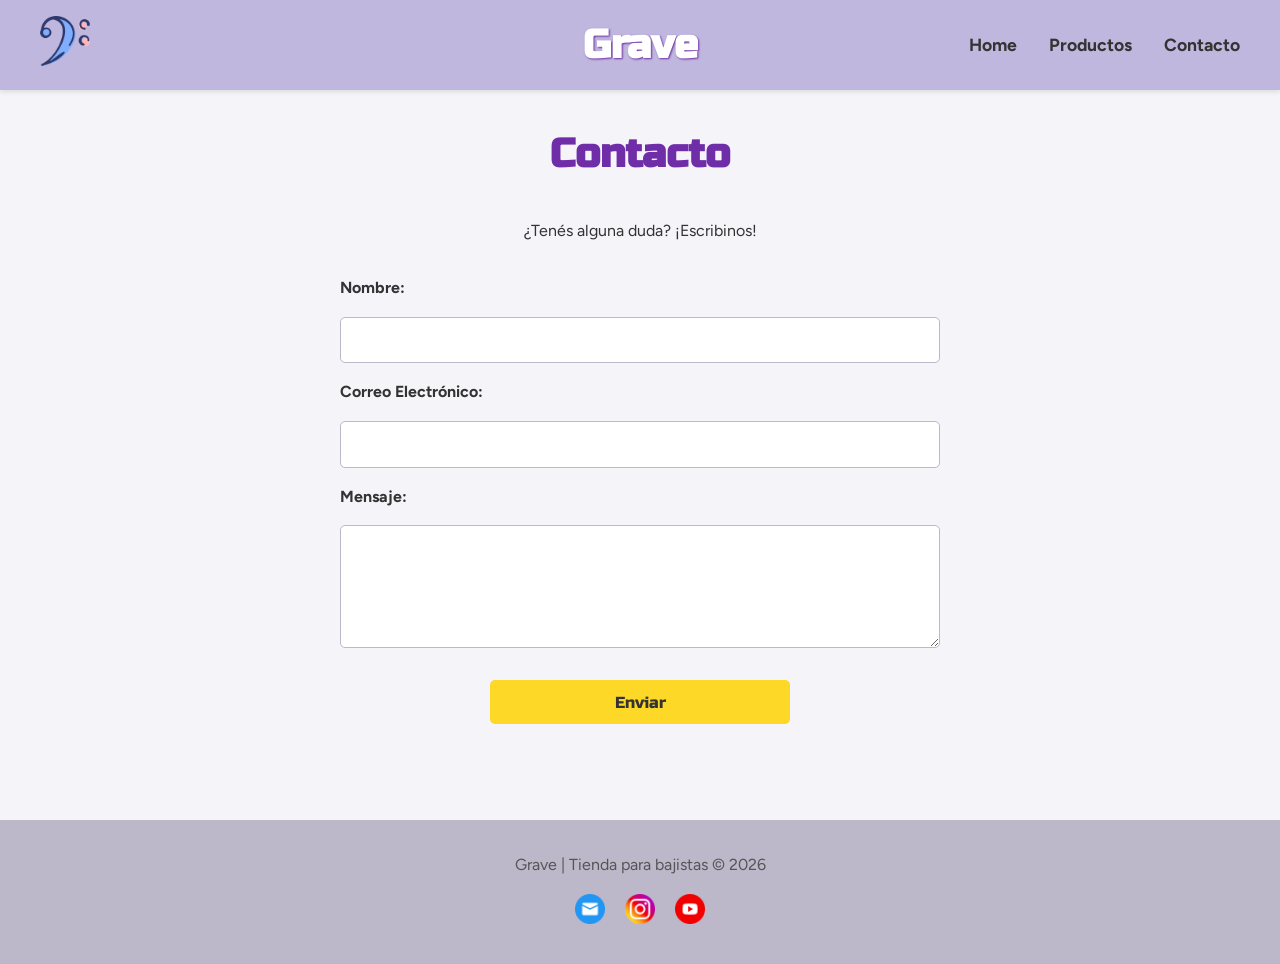
==== pages/contacto.html @ e1ab04bb "Primer commit: preentrega del proyecto" ====
<!DOCTYPE html>
<html lang="es">
<head>
    <meta charset="UTF-8">
    <meta name="viewport" content="width=device-width, initial-scale=1.0">
    <title>Contacto - Grave | Tienda para bajistas</title>
    <link rel="stylesheet" href="../css/styles.css">
    <link rel="preconnect" href="https://fonts.googleapis.com">
    <link rel="preconnect" href="https://fonts.gstatic.com" crossorigin>
    <link href="https://fonts.googleapis.com/css2?family=Figtree:wght@400;700&family=Russo+One&display=swap" rel="stylesheet">
</head>
<body>
    <header class="header">
        <div class="header-container">
            <a href="../index.html" class="header-logo">
                <img src="../img/logo_tienda.png" alt="Logo de Grave Tienda">
            </a>
            <h1 class="header-title">Grave</h1>
            <nav class="nav">
                <input type="checkbox" id="nav-toggle" class="nav-toggle-checkbox">
                <label for="nav-toggle" class="nav-toggle-label" aria-label="Abrir menú">☰</label>
                <ul class="nav-menu">
                    <li><a href="../index.html">Home</a></li>
                    <li><a href="../index.html#productos">Productos</a></li>
                    <li><a href="contacto.html">Contacto</a></li>
                </ul>
            </nav>
        </div>
    </header>

    <main class="contact-main">
        <section class="contact-section">
            <h2>Contacto</h2>
            <p>¿Tenés alguna duda? ¡Escribinos!</p>
            <form action="https://formspree.io/f/xlgzodzw" method="POST" class="contact-form">
                <label for="name">Nombre:</label>
                <input type="text" id="name" name="name" required>

                <label for="email">Correo Electrónico:</label>
                <input type="email" id="email" name="email" required>

                <label for="message">Mensaje:</label>
                <textarea id="message" name="message" rows="5" required></textarea>

                <button type="submit">Enviar</button>
            </form>
        </section>
    </main>

    <footer class="footer">
        <p>Grave | Tienda para bajistas &copy; 2026</p>
        <div class="social-icons">
            <a href="mailto:contacto@grave.com"><img src="../img/icon-mail.png" alt="Icono de mail"></a>
            <a href="https://instagram.com" target="_blank"><img src="../img/icon-ig.png" alt="Icono de Instagram"></a>
            <a href="https://youtube.com" target="_blank"><img src="../img/icon-youtube.png" alt="Icono de YouTube"></a>
        </div>
    </footer>
</body>
</html>
---- css/styles.css ----
/* -------------------------------------------------------------------------- */
/*                                 GENERAL                                    */
/* -------------------------------------------------------------------------- */
:root {
    --primary-color: #BFB7DE; /* lavanda */
    --secondary-color: #FDD827; /* amarillo */
    --accent-color: #6F2DA8; /* violeta */
    --text-color: #333;
    --light-gray: #BCB8C9;
    --background-color: #F4F4F9;
    --title-font: 'Russo One', sans-serif;
    --body-font: 'Figtree', sans-serif;
}

* {
    margin: 0;
    padding: 0;
    box-sizing: border-box;
}

body {
    font-family: var(--body-font);
    color: var(--text-color);
    background-color: var(--background-color);
    line-height: 1.6;
}

h1, h2, h3 {
    font-family: var(--title-font);
    color: var(--accent-color);
}

h2 {
    text-align: center;
    margin-bottom: 2rem;
    font-size: 2.5rem;
}

a {
    color: var(--accent-color);
    text-decoration: none;
}

button {
    font-family: var(--title-font);
    background-color: var(--secondary-color);
    color: var(--text-color);
    border: none;
    padding: 0.8rem 1.5rem;
    cursor: pointer;
    font-size: 1rem;
    transition: background-color 0.3s ease;
    border-radius: 5px;
}

button:hover {
    background-color: #eabf00;
}

/* --- Utility Classes --- */
.text-secondary {
    color: var(--secondary-color) !important;
    -webkit-text-stroke: 1px #581d87;
    text-shadow: 2px 2px 4px rgba(0,0,0,0.5);
}

/* -------------------------------------------------------------------------- */
/*                                    HEADER                                  */
/* -------------------------------------------------------------------------- */
.header {
    background-color: var(--primary-color);
    padding: 1rem 2rem;
    box-shadow: 0 2px 5px rgba(0,0,0,0.1);
}

.header-container {
    display: flex;
    justify-content: space-between;
    align-items: center;
    max-width: 1200px;
    margin: 0 auto;
    position: relative;
}

.header-logo img {
    height: 50px;
}

.header-title {
    font-size: 2.5rem;
    color:  #fff;
    text-shadow: 1px 1px 2px var(--accent-color);
    position: absolute; /* <-- Agrega esta línea */
    left: 50%;          /* <-- Agrega esta línea */
    transform: translateX(-50%); /* <-- Agrega esta línea */
}

.nav-menu {
    list-style: none;
    display: flex;
    gap: 2rem;
}

.nav-menu a {
    color: var(--text-color);
    font-weight: 700;
    font-size: 1.1rem;
    transition: color 0.3s ease;
}

.nav-menu a:hover {
    color: #fff;
}

.nav-toggle-label,
.nav-toggle-checkbox {
    display: none;
}

/* -------------------------------------------------------------------------- */
/*                                    HOME                                    */
/* -------------------------------------------------------------------------- */
.home-intro {
    text-align: center;
    padding: 4rem 2rem;
    max-width: 800px;
    margin: 0 auto;
}

.titulo-home {
    font-size: 3rem;
    margin-bottom: 1rem;
}

.parrafo {
    font-size: 1.2rem;
    color: #555;
}

/* -------------------------------------------------------------------------- */
/*                               PRODUCTOS                                    */
/* -------------------------------------------------------------------------- */
.product-section {
    padding: 2rem;
    max-width: 1200px;
    margin: 0 auto;
}

.product-grid {
    display: flex;
    flex-wrap: wrap;
    gap: 2rem;
    justify-content: center;
}

.product-card {
    background-color: #fff;
    border: 1px solid var(--light-gray);
    border-radius: 10px;
    overflow: hidden;
    width: 280px;
    display: flex;
    flex-direction: column;
    text-align: center;
    box-shadow: 0 4px 8px rgba(0,0,0,0.1);
    transition: transform 0.3s ease, box-shadow 0.3s ease;
}

.product-card:hover {
    transform: translateY(-5px);
    box-shadow: 0 6px 12px rgba(0,0,0,0.15);
}

.product-card img {
    width: 100%;
    aspect-ratio: 3/4;
    object-fit: cover;
    background-color: var(--light-gray);
}

.product-card h3 {
    font-size: 1.5rem;
    margin: 1rem 0;
}

.product-card p {
    padding: 0 1rem;
    flex-grow: 1;
}

.product-card .price {
    font-size: 1.3rem;
    font-weight: 700;
    color: var(--accent-color);
    margin: 1rem 0;
}

.product-card button {
    width: 100%;
    border-radius: 0;
    padding: 1rem;
    font-size: 1.2rem;
}

/* -------------------------------------------------------------------------- */
/*                                FOOTER                                      */
/* -------------------------------------------------------------------------- */
.footer {
    background-color: var(--light-gray);
    color: #555;
    text-align: center;
    padding: 2rem;
    margin-top: 4rem;
}

.social-icons {
    margin-top: 1rem;
}

.social-icons img {
    height: 30px;
    margin: 0 0.5rem;
    transition: transform 0.3s ease;
}

.social-icons img:hover {
    transform: scale(1.1);
}

/* -------------------------------------------------------------------------- */
/*                                  CONTACTO                                  */
/* -------------------------------------------------------------------------- */
.contact-main {
    padding: 2rem;
    display: flex;
    justify-content: center;
    align-items: center;
    min-height: 70vh;
}

.contact-section {
    width: 100%;
    max-width: 600px;
    text-align: center;
}

.contact-form {
    display: flex;
    flex-direction: column;
    gap: 1rem;
    margin-top: 2rem;
    text-align: left;
}

.contact-form label {
    font-weight: 700;
}

.contact-form input,
.contact-form textarea {
    width: 100%;
    padding: 0.8rem;
    border: 1px solid var(--light-gray);
    border-radius: 5px;
    font-family: var(--body-font);
    font-size: 1rem;
}

.contact-form button {
    align-self: center;
    width: 50%;
    margin-top: 1rem;
}

/* -------------------------------------------------------------------------- */
/*                                MEDIA QUERIES                               */
/* -------------------------------------------------------------------------- */
@media (max-width: 768px) {
    .header-container {
        position: relative;
        justify-content: center;
    }
    .header-title {
        font-size: 1.2rem;
        text-align: center;
        flex-grow: 1;
        margin: 0 3rem;
        position: static; /* <-- Agrega esta línea */
        transform: none;  /* <-- Agrega esta línea */
    }
    .nav-toggle-label {
        display: block;
        background: none;
        border: none;
        font-size: 2rem;
        color: var(--accent-color);
        cursor: pointer;
        position: absolute;
        left: 1rem;
        top: 50%;
        transform: translateY(-50%);
        z-index: 1001;
    }
    .header-logo {
        position: absolute;
        right: 1rem;
        top: 50%;
        transform: translateY(-50%);
    }
    .nav-menu {
        display: none;
        flex-direction: column;
        background-color: var(--primary-color);
        position: absolute;
        top: 100%;
        left: 0;
        width: 100%;
        padding: 1rem 0;
        box-shadow: 0 2px 5px rgba(0,0,0,0.1);
        text-align: center;
        z-index: 1000;
    }
    .nav-toggle-checkbox:checked ~ .nav-menu {
        display: flex;
    }
    .nav-menu li {
        padding: 0.5rem 0;
    }
    .product-grid {
        flex-direction: column;
        align-items: center;
    }
    .contact-form button {
        width: 100%;
    }
}
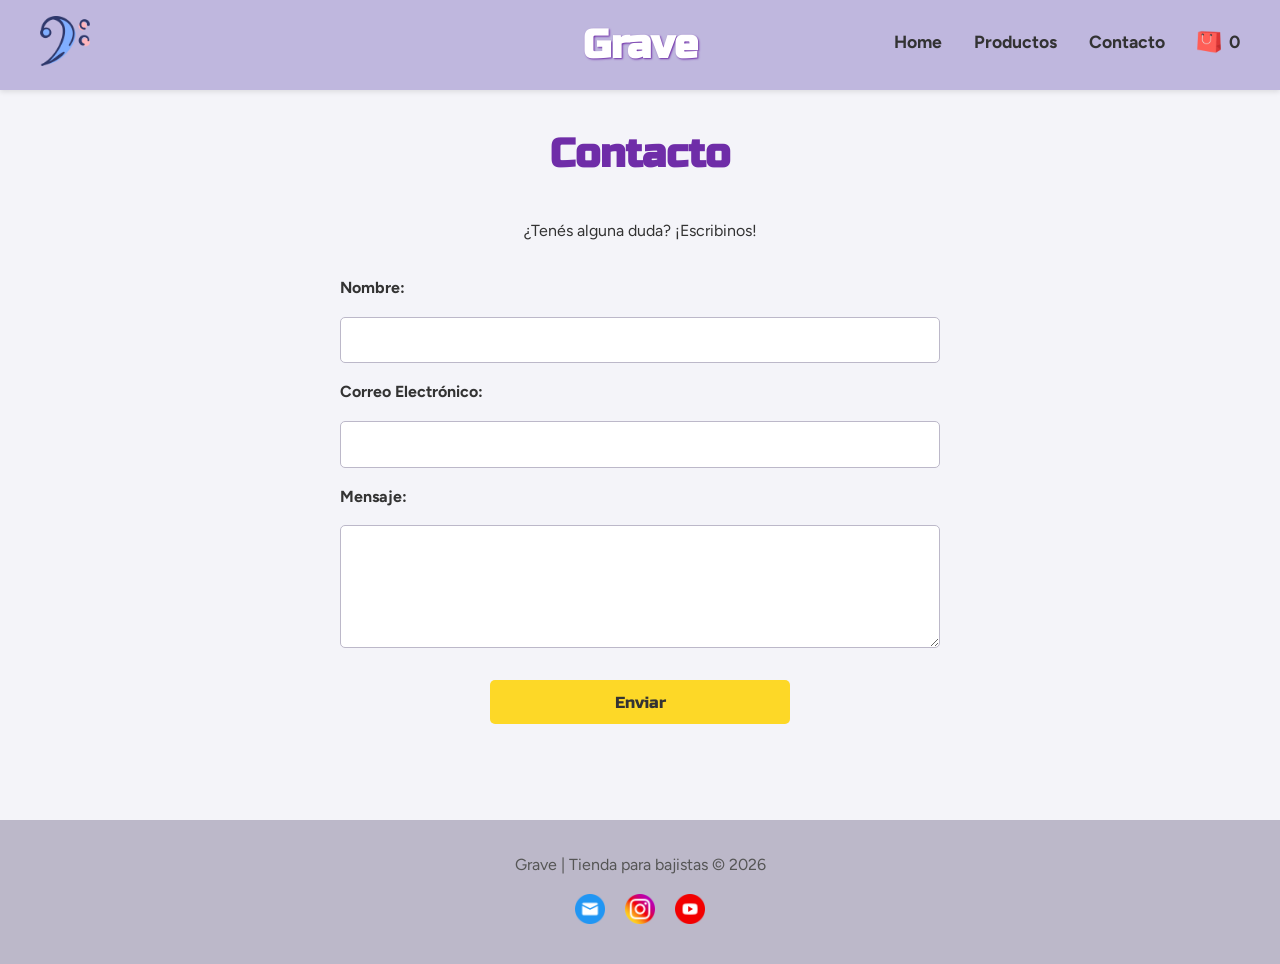
==== commit ea8245da: "version final y corregida de todos los cambios" ====
--- a/pages/contacto.html
+++ b/pages/contacto.html
@@ -8,6 +8,8 @@
     <link rel="preconnect" href="https://fonts.googleapis.com">
     <link rel="preconnect" href="https://fonts.gstatic.com" crossorigin>
     <link href="https://fonts.googleapis.com/css2?family=Figtree:wght@400;700&family=Russo+One&display=swap" rel="stylesheet">
+    <!-- SEO -->
+    <meta name="description" content="Contactanos para un mejor asesoramiento.">
 </head>
 <body>
     <header class="header">
@@ -23,7 +25,10 @@
                     <li><a href="../index.html">Home</a></li>
                     <li><a href="../index.html#productos">Productos</a></li>
                     <li><a href="contacto.html">Contacto</a></li>
-                </ul>
+                    <li><a href="./carrito.html" class="carrito-icono">
+                        <img src="../img/icon-carrito.png" alt="Carrito">
+                        <span id="contador-carrito">0</span></a>
+                    </li>
             </nav>
         </div>
     </header>
@@ -55,5 +60,6 @@
             <a href="https://youtube.com" target="_blank"><img src="../img/icon-youtube.png" alt="Icono de YouTube"></a>
         </div>
     </footer>
+    <script type="module" src="../js/carrito.js"></script>
 </body>
 </html>
--- a/css/styles.css
+++ b/css/styles.css
@@ -57,6 +57,21 @@
     background-color: #eabf00;
 }
 
+.button-eliminar-carrito {
+  background-color: #FF5E57;
+  border: 2px solid #DB3535;
+}
+.button-eliminar-carrito:hover {
+  background-color: #FF005A;
+}
+.button-vaciar-carrito {
+  background-color: #FF5E57;
+  color: #FFFFFF;
+}
+.button-vaciar-carrito:hover {
+  background-color: #FF005A;
+}
+
 /* --- Utility Classes --- */
 .text-secondary {
     color: var(--secondary-color) !important;
@@ -117,6 +132,8 @@
     display: none;
 }
 
+
+
 /* -------------------------------------------------------------------------- */
 /*                                    HOME                                    */
 /* -------------------------------------------------------------------------- */
@@ -174,8 +191,12 @@
 .product-card img {
     width: 100%;
     aspect-ratio: 3/4;
+    object-fit: contain; /* <-- Cambia esto para que no se corte el bajo */
+    background-color: #fff; /* <-- Cambia esto a blanco para mejorar el fondo */
+    /*
     object-fit: cover;
     background-color: var(--light-gray);
+    */
 }
 
 .product-card h3 {
@@ -271,6 +292,30 @@
     width: 50%;
     margin-top: 1rem;
 }
+
+/* -------------------------------------------------------------------------- */
+/*                                  CARRITO                                   */
+/* -------------------------------------------------------------------------- */
+.acciones-carrito {
+  text-align: center;
+  margin-bottom: 1rem;
+  margin-top: 2rem;
+}
+
+/* Controla el tamaño de la nueva imagen del carrito */
+.carrito-icono img {
+    height: 1.5rem;       /* Misma altura que el tamaño de fuente del menú */
+    width: auto;         /* Mantiene la proporción para que no se deforme */
+    vertical-align: middle; /* Lo alinea perfectamente en el eje vertical con el texto */
+}
+
+/* Alinea el icono y el número en una sola línea limpia */
+.carrito-icono {
+    display: inline-flex;
+    align-items: center;
+    gap: 0.5rem;         /* Espacio de separación entre la bolsa y el número 0 */
+}
+
 
 /* -------------------------------------------------------------------------- */
 /*                                MEDIA QUERIES                               */
